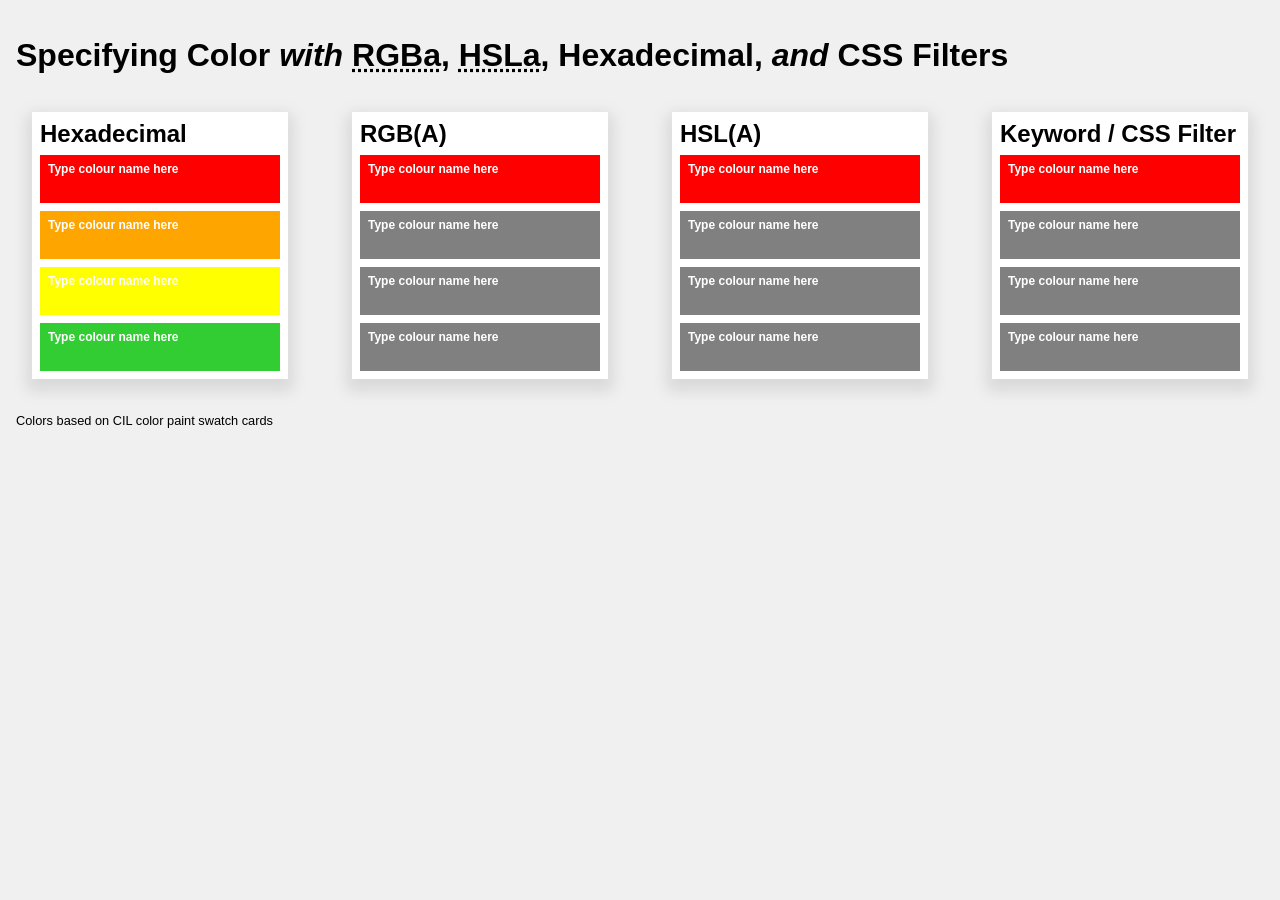
==== lab-2/index.html @ c5c57088 "Initial commit" ====
<!DOCTYPE HTML>
<html>
<head>
	<meta charset="UTF-8">
	<title>Specifying Color with RGBa, HSLa, Hexadecimal, and CSS Filters</title>
	<link href="css/normalize.css" rel="stylesheet">
	<link href="css/base.css" rel="stylesheet">
	<style>
/* STEP 1: Using the color picker utility at
https://developer.mozilla.org/en-US/docs/Web/CSS/CSS_Colors/Color_picker_tool,
set each color in hexadecimal format
to match as closely as you can with the colors
on the FIRST paint swatch card provided.
-------------------------------------------------- */
	#hex div:nth-of-type(1) {
		background-color: red;
	}
	#hex div:nth-of-type(2) {
		background-color: orange;
	}
	#hex div:nth-of-type(3) {
		background-color: yellow;
	}
	#hex div:nth-of-type(4) {
		background-color: limegreen;
	}
/* STEP 2: Set each color in rgba format
to match as closely as you can with the colors
on the SECOND paint swatch card provided.
-------------------------------------------------- */
	#rgba div:nth-of-type(1) {
		background-color: red;
	}
	/* ...and so on... */

/* STEP 3: Set each color in hsla format
to match as closely as you can with the colors
on the THIRD paint swatch card provided.
-------------------------------------------------- */
	#hsla div:nth-of-type(1) {
		background-color: red;
	}
	/* ...and so on... */

	/* STEP 4: Set each color using a CSS color keywords
(https://developer.mozilla.org/en-US/docs/Web/CSS/color_value)
that matches each color as closely as possible, then
apply one or more CSS filters to see if you can
produce an exact rendition of the swatch colors on the FOURTH card provided.
(https://developer.mozilla.org/en-US/docs/Web/CSS/filter).
-------------------------------------------------- */
	#keyword div:nth-of-type(1) {
		background-color: red;
	}
	/* ...and so on... */

	/* STEP 5: Describe one or more things that you can do to ensure that the colour rendering on your screen is exactly the same (or as close as possible) to the colours on your paint chip cards. If possible, attempt to do one or more of these things and describe what you did and what you found out. Maybe a screenshot, too if it might help. */
</style>
</head>

<body>
	<header>
		<h1>Specifying Color <em>with</em> <abbr title="Red, Green, Blue, Alpha">RGBa</abbr>, <abbr title="Hue, Saturation, Luminousity, Alpha">HSLa</abbr>, Hexadecimal, <em>and</em> CSS Filters</h1>
	</header>
	<main>
		<section id="hex">
			<h2>Hexadecimal</h2>
			<div>
				<h3>Type colour name here</h3>
			</div>
			<div>
				<h3>Type colour name here</h3>
			</div>
			<div>
				<h3>Type colour name here</h3>
			</div>
			<div>
				<h3>Type colour name here</h3>
			</div>
		</section>
		<section id="rgba">
			<h2>RGB(A)</h2>
			<div>
				<h3>Type colour name here</h3>
			</div>
			<div>
				<h3>Type colour name here</h3>
			</div>
			<div>
				<h3>Type colour name here</h3>
			</div>
			<div>
				<h3>Type colour name here</h3>
			</div>
		</section>
		<section id="hsla">
			<h2>HSL(A)</h2>
			<div>
				<h3>Type colour name here</h3>
			</div>
			<div>
				<h3>Type colour name here</h3>
			</div>
			<div>
				<h3>Type colour name here</h3>
			</div>
			<div>
				<h3>Type colour name here</h3>
			</div>
		</section>
		<section id="keyword">
			<h2>Keyword / CSS Filter</h2>
			<div>
				<h3>Type colour name here</h3>
			</div>
			<div>
				<h3>Type colour name here</h3>
			</div>
			<div>
				<h3>Type colour name here</h3>
			</div>
			<div>
				<h3>Type colour name here</h3>
			</div>
		</section>
	</main>
	<footer>
		<p><small>Colors based on CIL color paint swatch cards</small></p>
	</footer>
</body>
</html>
---- lab-2/css/base.css ----
/* Base styles for Lab 2
-------------------------------------------------- */
html {
	box-sizing: border-box;
}
*, *:before, *:after {
	box-sizing: inherit;
}
body {
	font-family: sans-serif;
	background-color: rgb(240,240,240);
}
header {
	padding: 1em;
}
main {
	display: flex;
	flex-direction: row;
	justify-content: space-around;
	flex-wrap: wrap;
}
main section {
	width: 20%;
	padding: 0.5em;
	background-color: rgb(255,255,255);
	box-shadow: 0px 7px 15px 5px rgba(0,0,0,0.1); 
}
main section h2 {
	margin: 0;
}
main section h3 {
	margin: 0;
	font-size: 75%;
}
main section div {
	margin-top: 0.5em;
	padding: 0.5em;
	color: rgb(255,255,255);
	background-color: grey;
	height: 3em;
}
footer {
	padding: 1em;
}
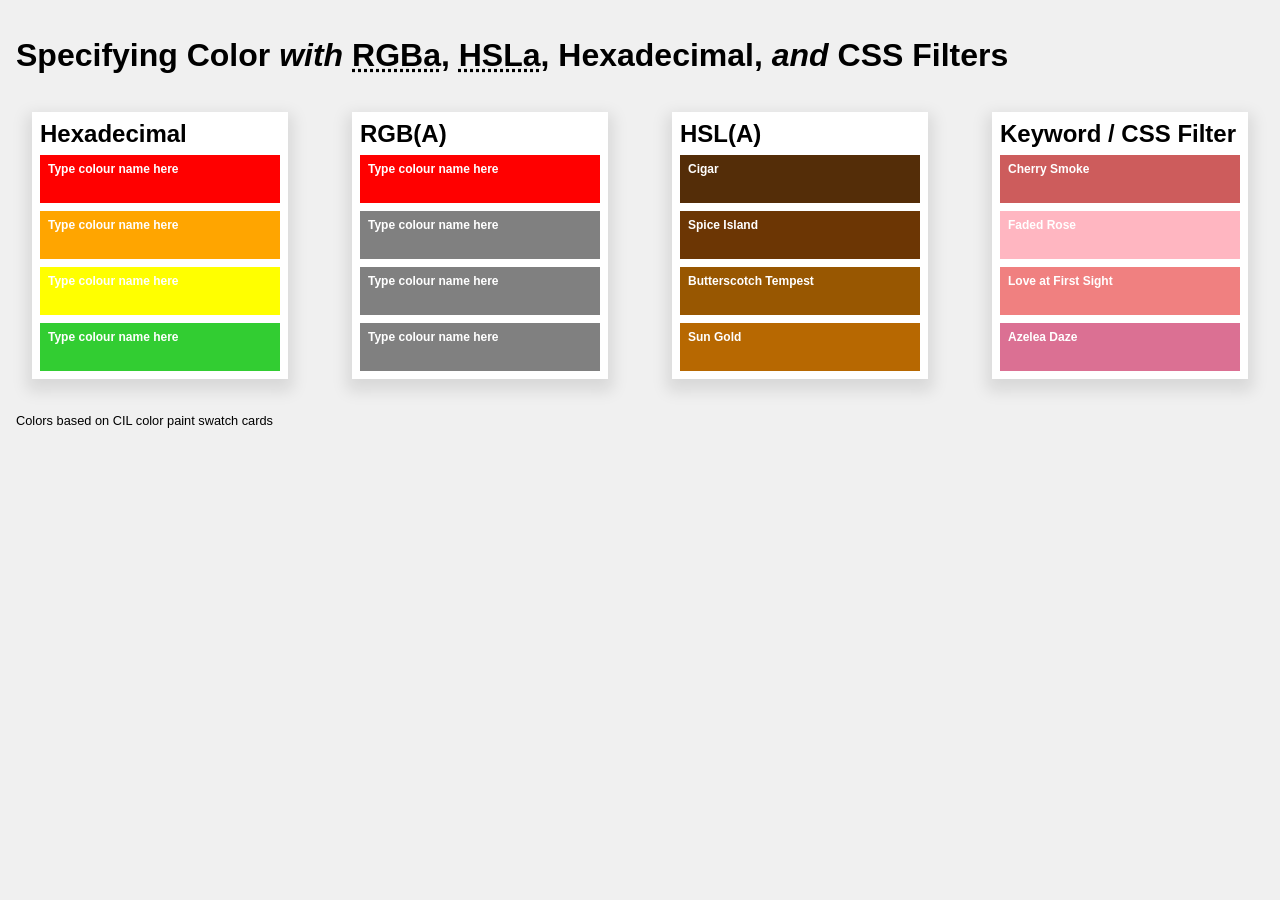
==== commit c87f5914: "added some color codes" ====
--- a/lab-2/index.html
+++ b/lab-2/index.html
@@ -38,7 +38,16 @@
 on the THIRD paint swatch card provided.
 -------------------------------------------------- */
 	#hsla div:nth-of-type(1) {
-		background-color: red;
+		background-color: hsl(29 82.6% 18%);
+	}
+	#hsla div:nth-of-type(2) {
+		background-color: hsl(29 92.9% 22%);
+	}
+	#hsla div:nth-of-type(3) {
+		background-color: hsl(34 98.7% 30%);
+	}
+	#hsla div:nth-of-type(4) {
+		background-color: hsl(34 98.9% 36.1%);
 	}
 	/* ...and so on... */
 
@@ -50,7 +59,16 @@
 (https://developer.mozilla.org/en-US/docs/Web/CSS/filter).
 -------------------------------------------------- */
 	#keyword div:nth-of-type(1) {
-		background-color: red;
+		background-color: indianred;
+	}
+	#keyword div:nth-of-type(2) {
+		background-color: lightpink;
+	}
+	#keyword div:nth-of-type(3) {
+		background-color: lightcoral;
+	}
+	#keyword div:nth-of-type(4) {
+		background-color: palevioletred;
 	}
 	/* ...and so on... */
 
@@ -96,31 +114,31 @@
 		<section id="hsla">
 			<h2>HSL(A)</h2>
 			<div>
-				<h3>Type colour name here</h3>
+				<h3>Cigar</h3>
 			</div>
 			<div>
-				<h3>Type colour name here</h3>
+				<h3>Spice Island</h3>
 			</div>
 			<div>
-				<h3>Type colour name here</h3>
+				<h3>Butterscotch Tempest</h3>
 			</div>
 			<div>
-				<h3>Type colour name here</h3>
+				<h3>Sun Gold</h3>
 			</div>
 		</section>
 		<section id="keyword">
 			<h2>Keyword / CSS Filter</h2>
 			<div>
-				<h3>Type colour name here</h3>
+				<h3>Cherry Smoke</h3>
 			</div>
 			<div>
-				<h3>Type colour name here</h3>
+				<h3>Faded Rose</h3>
 			</div>
 			<div>
-				<h3>Type colour name here</h3>
+				<h3>Love at First Sight</h3>
 			</div>
 			<div>
-				<h3>Type colour name here</h3>
+				<h3>Azelea Daze</h3>
 			</div>
 		</section>
 	</main>
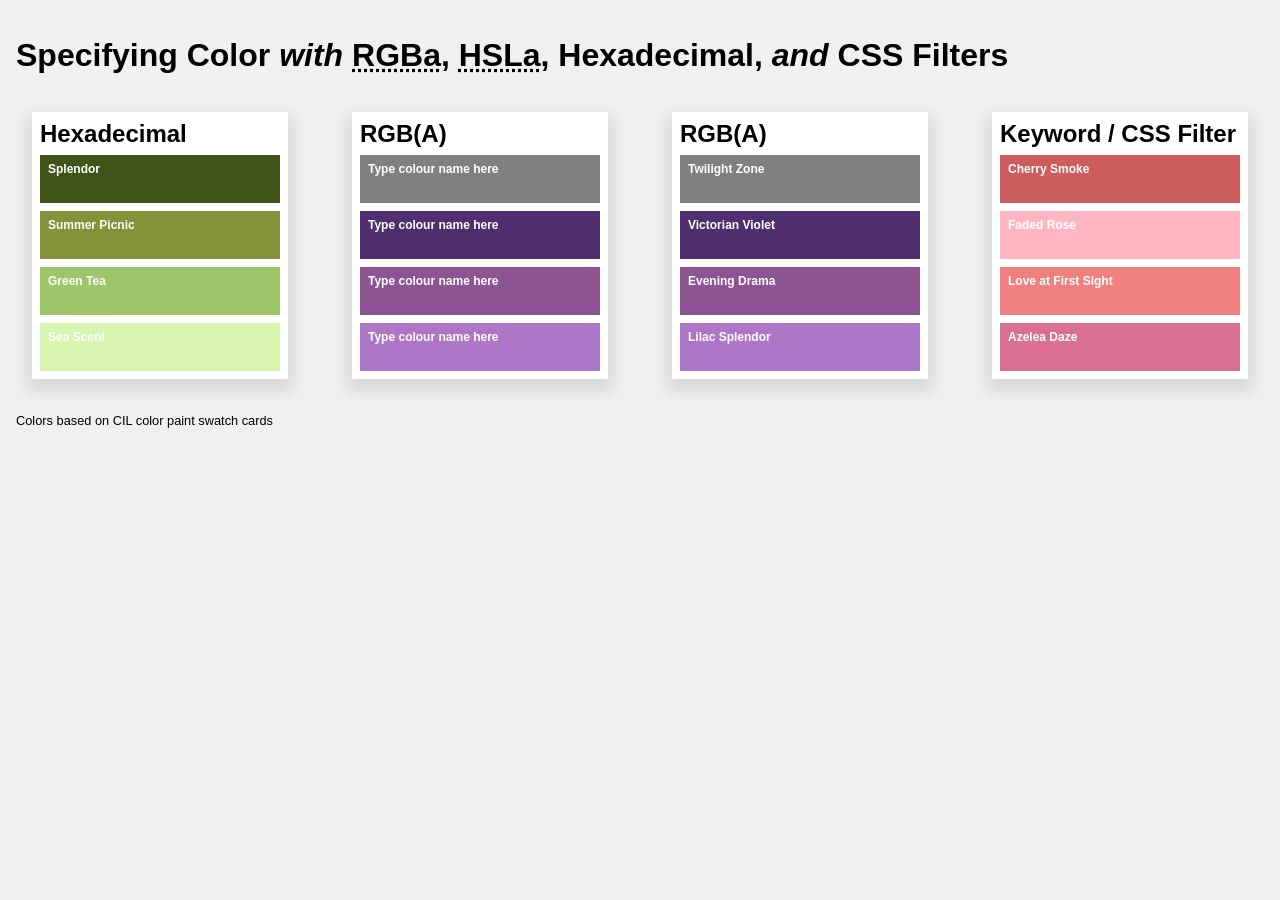
==== commit 2eb826f5: "added kristina's part" ====
--- a/lab-2/index.html
+++ b/lab-2/index.html
@@ -12,26 +12,31 @@
 to match as closely as you can with the colors
 on the FIRST paint swatch card provided.
 -------------------------------------------------- */
-	#hex div:nth-of-type(1) {
-		background-color: red;
-	}
-	#hex div:nth-of-type(2) {
-		background-color: orange;
-	}
-	#hex div:nth-of-type(3) {
-		background-color: yellow;
-	}
-	#hex div:nth-of-type(4) {
-		background-color: limegreen;
-	}
+#hex div:nth-of-type(1) {
+background-color: #415417;
+}
+#hex div:nth-of-type(2) {
+background-color: #829339;
+}
+#hex div:nth-of-type(3) {
+background-color: #9ec567;
+}
+#hex div:nth-of-type(4) {
+background-color: #d7f4ae;
+}
 /* STEP 2: Set each color in rgba format
 to match as closely as you can with the colors
 on the SECOND paint swatch card provided.
 -------------------------------------------------- */
-	#rgba div:nth-of-type(1) {
-		background-color: red;
-	}
-	/* ...and so on... */
+#rgba div:nth-of-type(2) {
+background-color: rgb(79 47 111);
+}
+#rgba div:nth-of-type(3) {
+background-color: rgb(140 84 146);
+}
+#rgba div:nth-of-type(4) {
+background-color: rgb(173 118 198);
+}
 
 /* STEP 3: Set each color in hsla format
 to match as closely as you can with the colors
@@ -81,8 +86,23 @@
 		<h1>Specifying Color <em>with</em> <abbr title="Red, Green, Blue, Alpha">RGBa</abbr>, <abbr title="Hue, Saturation, Luminousity, Alpha">HSLa</abbr>, Hexadecimal, <em>and</em> CSS Filters</h1>
 	</header>
 	<main>
-		<section id="hex">
+		 <section id="hex">
 			<h2>Hexadecimal</h2>
+			<div>
+			  <h3>Splendor</h3>
+			</div>
+			<div>
+			  <h3>Summer Picnic</h3>
+			</div>
+			<div>
+			  <h3>Green Tea</h3>
+			</div>
+			<div>
+			  <h3>Sea Scent</h3>
+			</div>
+		  </section>
+		<section id="rgba">
+			<h2>RGB(A)</h2>
 			<div>
 				<h3>Type colour name here</h3>
 			</div>
@@ -99,31 +119,16 @@
 		<section id="rgba">
 			<h2>RGB(A)</h2>
 			<div>
-				<h3>Type colour name here</h3>
+			  <h3>Twilight Zone</h3>
 			</div>
 			<div>
-				<h3>Type colour name here</h3>
+			  <h3>Victorian Violet</h3>
 			</div>
 			<div>
-				<h3>Type colour name here</h3>
+			  <h3>Evening Drama</h3>
 			</div>
 			<div>
-				<h3>Type colour name here</h3>
-			</div>
-		</section>
-		<section id="hsla">
-			<h2>HSL(A)</h2>
-			<div>
-				<h3>Cigar</h3>
-			</div>
-			<div>
-				<h3>Spice Island</h3>
-			</div>
-			<div>
-				<h3>Butterscotch Tempest</h3>
-			</div>
-			<div>
-				<h3>Sun Gold</h3>
+			  <h3>Lilac Splendor</h3>
 			</div>
 		</section>
 		<section id="keyword">
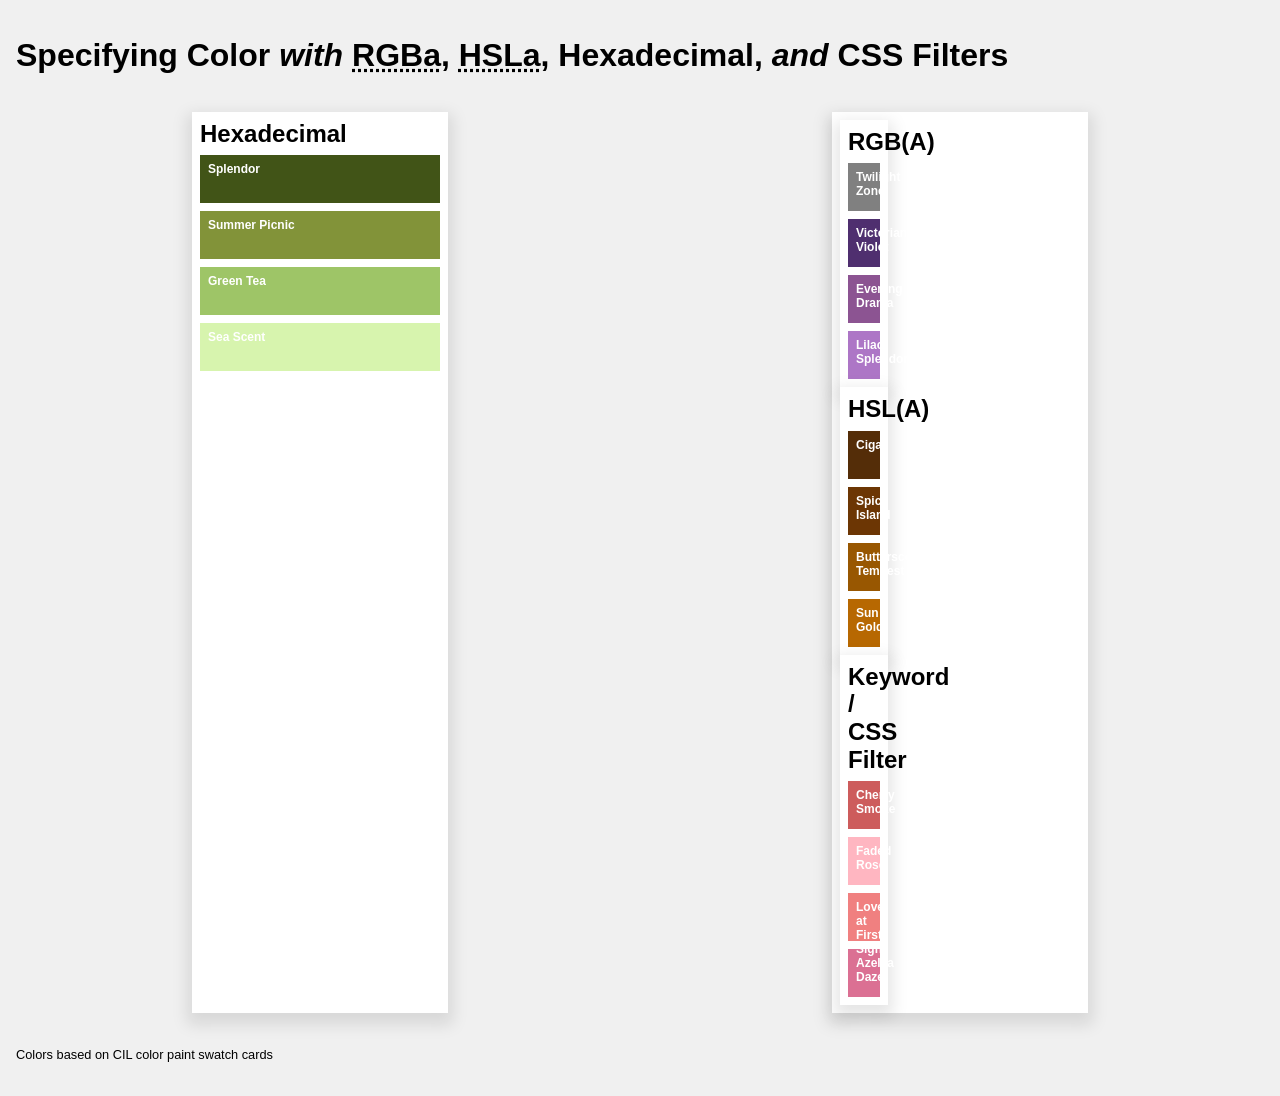
==== commit e57a58e8: "corrected mistakes in html" ====
--- a/lab-2/index.html
+++ b/lab-2/index.html
@@ -102,33 +102,34 @@
 			</div>
 		  </section>
 		<section id="rgba">
-			<h2>RGB(A)</h2>
+			<section id="rgba">
+				<h2>RGB(A)</h2>
+				<div>
+				  <h3>Twilight Zone</h3>
+				</div>
+				<div>
+				  <h3>Victorian Violet</h3>
+				</div>
+				<div>
+				  <h3>Evening Drama</h3>
+				</div>
+				<div>
+				  <h3>Lilac Splendor</h3>
+				</div>
+		</section>
+		<section id="hsla">
+			<h2>HSL(A)</h2>
 			<div>
-				<h3>Type colour name here</h3>
+				<h3>Cigar</h3>
 			</div>
 			<div>
-				<h3>Type colour name here</h3>
+				<h3>Spice Island</h3>
 			</div>
 			<div>
-				<h3>Type colour name here</h3>
+				<h3>Butterscotch Tempest</h3>
 			</div>
 			<div>
-				<h3>Type colour name here</h3>
-			</div>
-		</section>
-		<section id="rgba">
-			<h2>RGB(A)</h2>
-			<div>
-			  <h3>Twilight Zone</h3>
-			</div>
-			<div>
-			  <h3>Victorian Violet</h3>
-			</div>
-			<div>
-			  <h3>Evening Drama</h3>
-			</div>
-			<div>
-			  <h3>Lilac Splendor</h3>
+				<h3>Sun Gold</h3>
 			</div>
 		</section>
 		<section id="keyword">
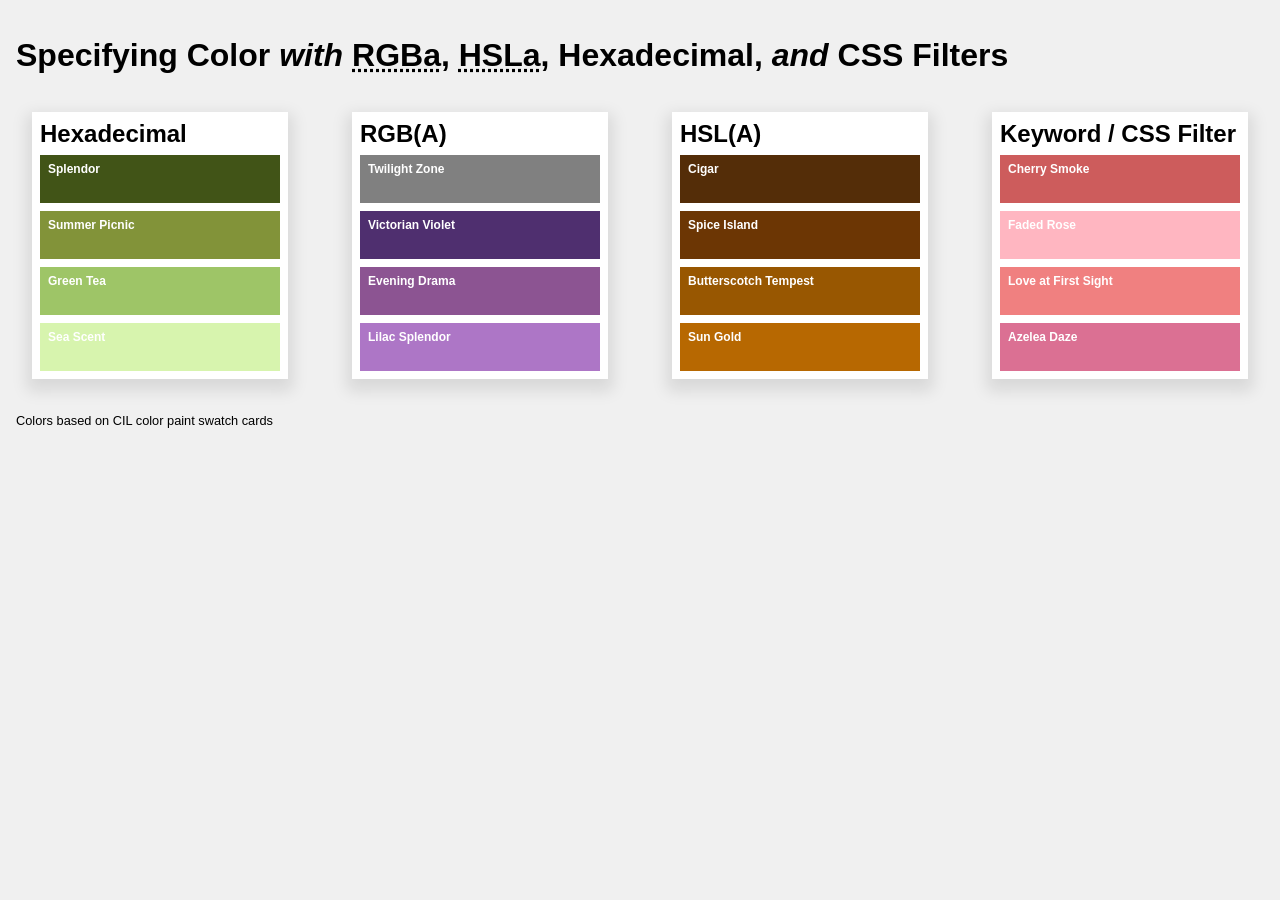
==== commit 649833b2: "corrected more errors in html" ====
--- a/lab-2/index.html
+++ b/lab-2/index.html
@@ -102,20 +102,19 @@
 			</div>
 		  </section>
 		<section id="rgba">
-			<section id="rgba">
-				<h2>RGB(A)</h2>
-				<div>
-				  <h3>Twilight Zone</h3>
-				</div>
-				<div>
-				  <h3>Victorian Violet</h3>
-				</div>
-				<div>
-				  <h3>Evening Drama</h3>
-				</div>
-				<div>
-				  <h3>Lilac Splendor</h3>
-				</div>
+      <h2>RGB(A)</h2>
+      <div>
+        <h3>Twilight Zone</h3>
+      </div>
+      <div>
+        <h3>Victorian Violet</h3>
+      </div>
+      <div>
+        <h3>Evening Drama</h3>
+      </div>
+      <div>
+        <h3>Lilac Splendor</h3>
+      </div>
 		</section>
 		<section id="hsla">
 			<h2>HSL(A)</h2>
